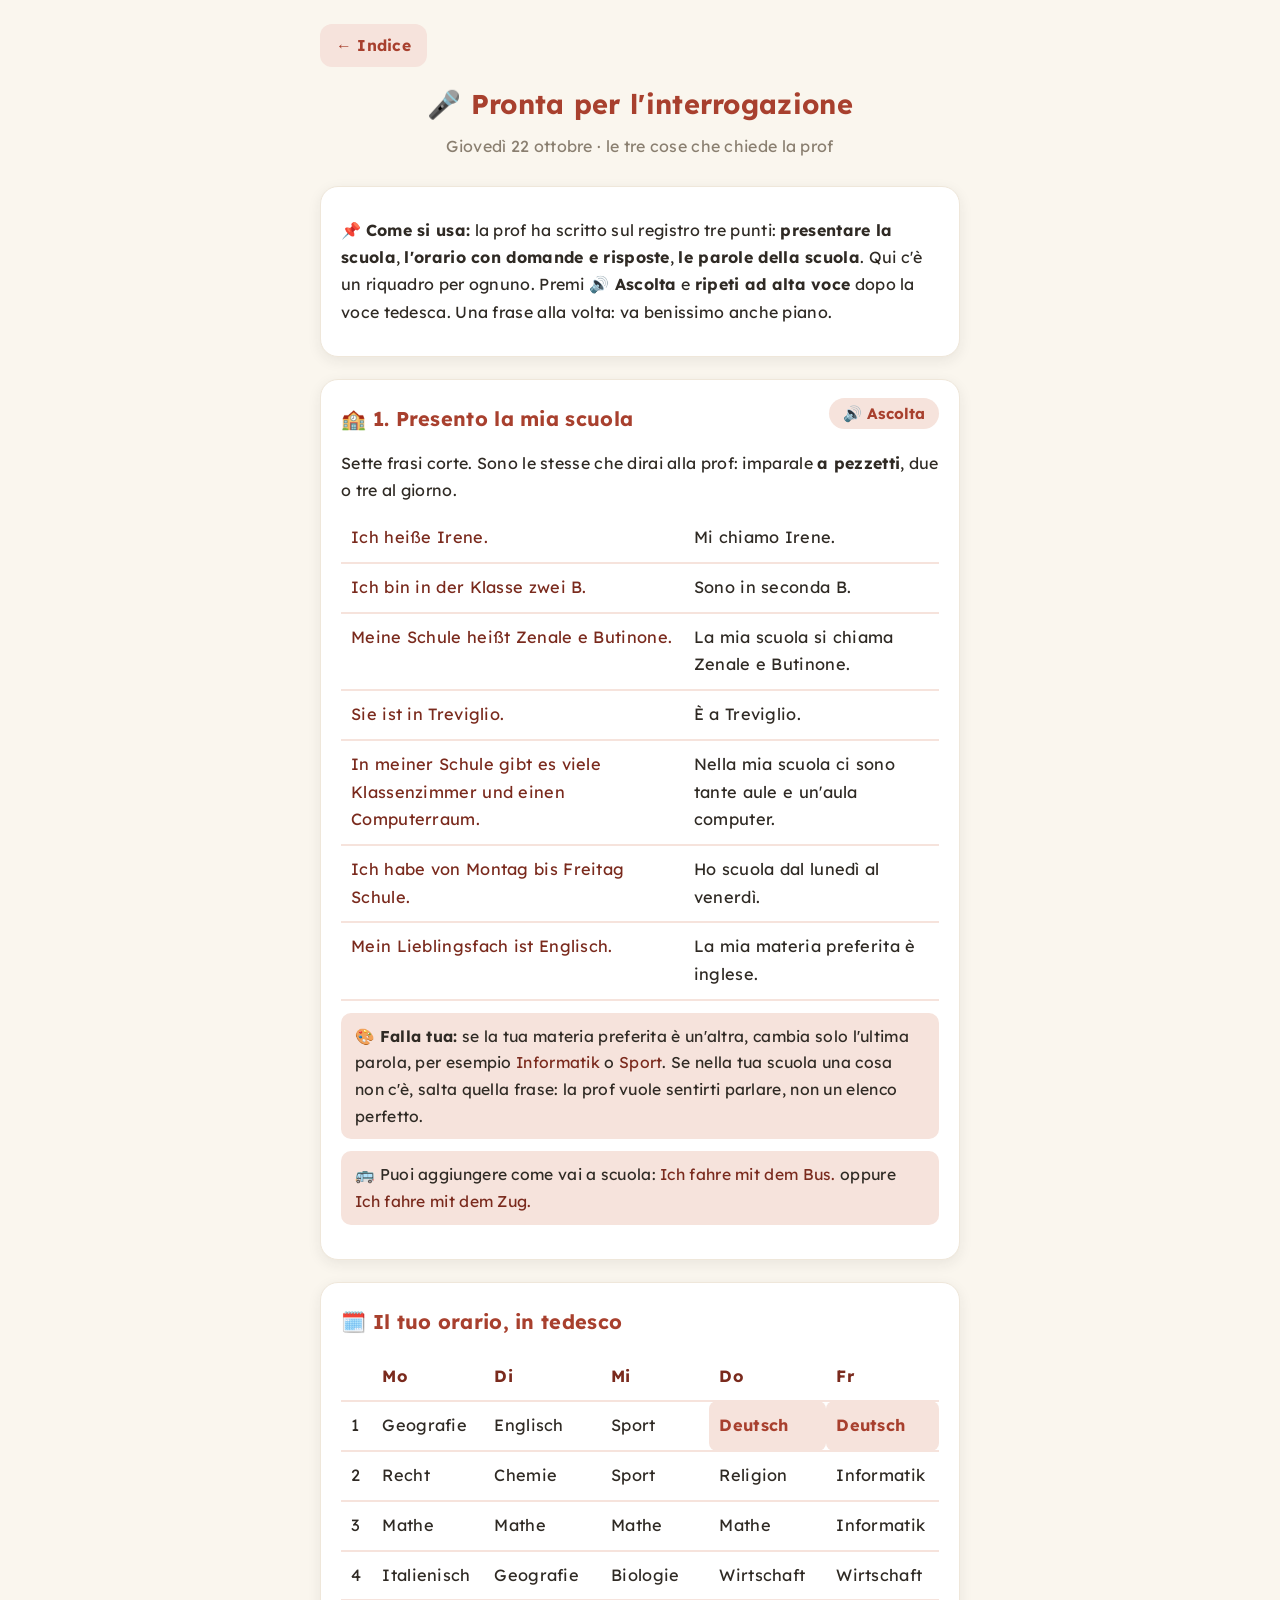
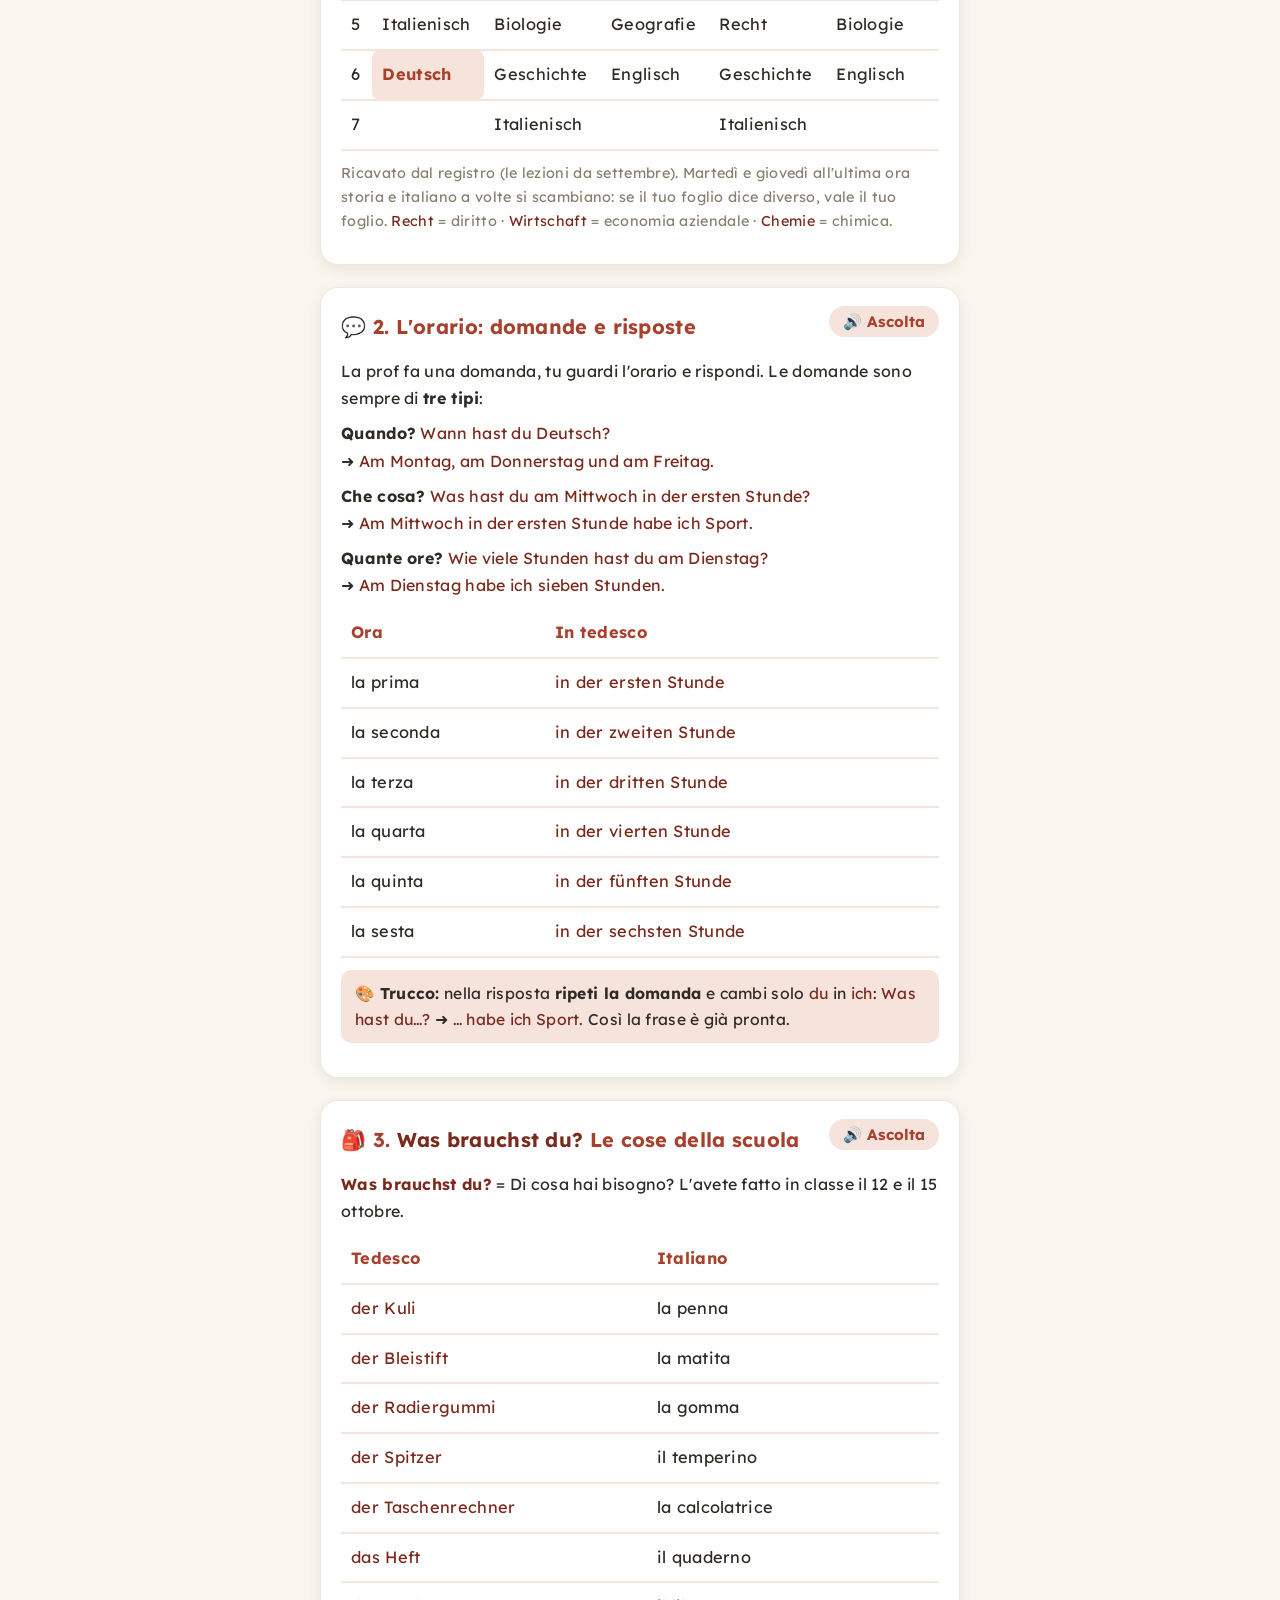
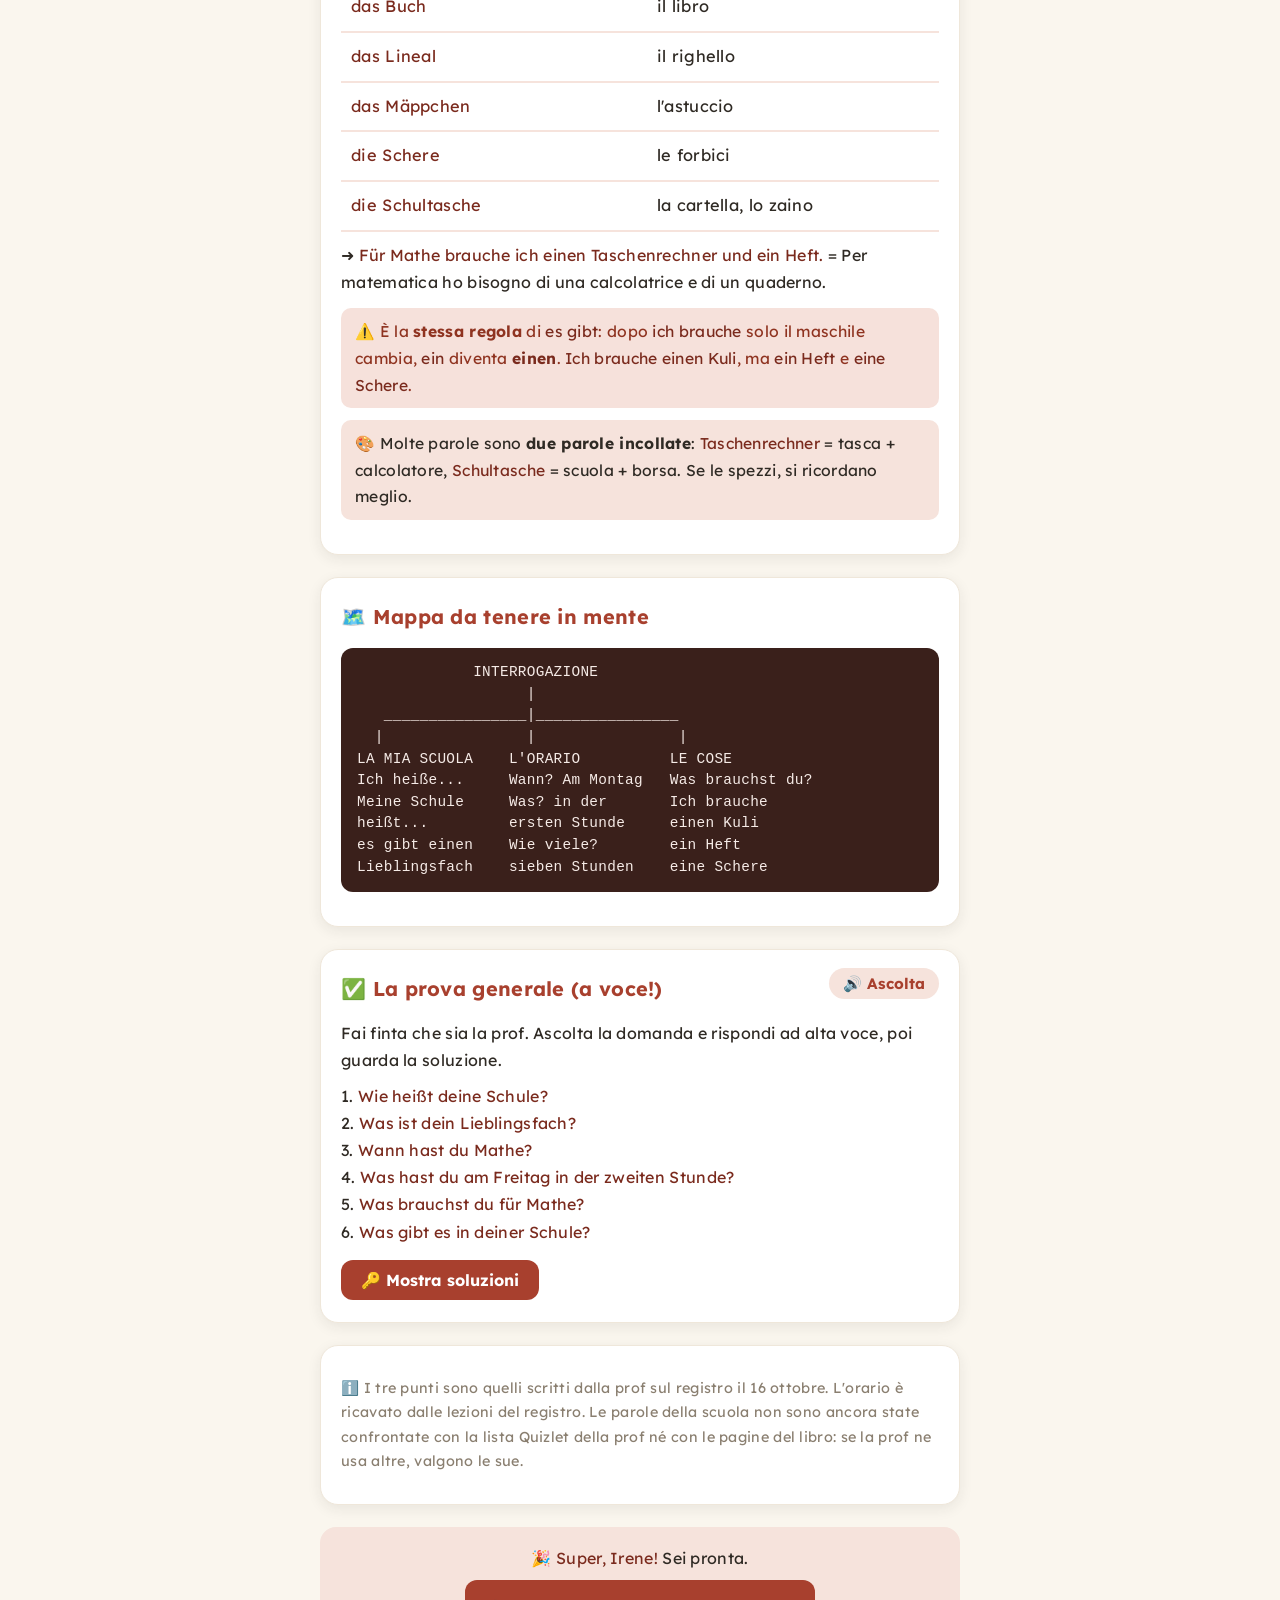
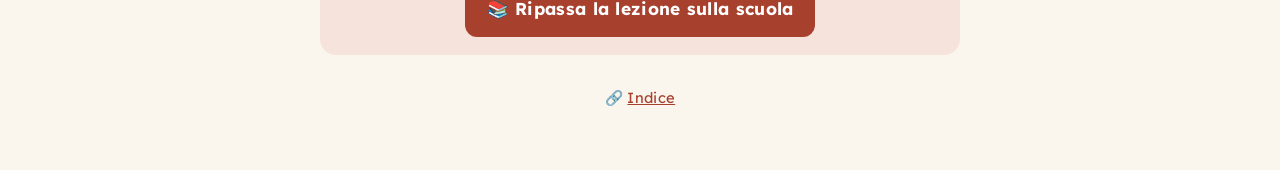
==== interrogazione.html @ 0baccd33 "Interrogazione di giovedi 22/10: nuova pagina "Pronta per l'interrogazione" + cache v3 I tre punti s" ====
<!DOCTYPE html>
<html lang="it">
<head>
<meta charset="UTF-8">
<meta name="viewport" content="width=device-width, initial-scale=1.0">
<title>Tedesco - Pronta per l'interrogazione</title>
<link rel="manifest" href="manifest.json">
<script src="alert.js"></script>
<meta name="theme-color" content="#FAF6EE">
<meta name="apple-mobile-web-app-capable" content="yes">
<meta name="apple-mobile-web-app-title" content="Tedesco di Irene">
<link rel="apple-touch-icon" href="icon-180.png">
<link rel="preconnect" href="https://fonts.googleapis.com">
<link rel="preconnect" href="https://fonts.gstatic.com" crossorigin>
<link href="https://fonts.googleapis.com/css2?family=Lexend:wght@400;500;600;700&display=swap" rel="stylesheet">
<link rel="stylesheet" href="style.css">
</head>
<body>
<div class="wrap">
  <a class="backbtn" href="index.html">← Indice</a>
  <h1>🎤 Pronta per l'interrogazione</h1>
  <p class="sub">Giovedì 22 ottobre · le tre cose che chiede la prof</p>

  <div class="card">
    <p>📌 <b>Come si usa:</b> la prof ha scritto sul registro tre punti: <b>presentare la scuola</b>, <b>l'orario con domande e risposte</b>, <b>le parole della scuola</b>. Qui c'è un riquadro per ognuno. Premi <b>🔊 Ascolta</b> e <b>ripeti ad alta voce</b> dopo la voce tedesca. Una frase alla volta: va benissimo anche piano.</p>
  </div>

  <div class="card">
    <h2>🏫 1. Presento la mia scuola</h2>
    <p>Sette frasi corte. Sono le stesse che dirai alla prof: imparale <b>a pezzetti</b>, due o tre al giorno.</p>
    <table>
      <tr><td><span lang="de">Ich heiße Irene.</span></td><td>Mi chiamo Irene.</td></tr>
      <tr><td><span lang="de">Ich bin in der Klasse zwei B.</span></td><td>Sono in seconda B.</td></tr>
      <tr><td><span lang="de">Meine Schule heißt Zenale e Butinone.</span></td><td>La mia scuola si chiama Zenale e Butinone.</td></tr>
      <tr><td><span lang="de">Sie ist in Treviglio.</span></td><td>È a Treviglio.</td></tr>
      <tr><td><span lang="de">In meiner Schule gibt es viele Klassenzimmer und einen Computerraum.</span></td><td>Nella mia scuola ci sono tante aule e un'aula computer.</td></tr>
      <tr><td><span lang="de">Ich habe von Montag bis Freitag Schule.</span></td><td>Ho scuola dal lunedì al venerdì.</td></tr>
      <tr><td><span lang="de">Mein Lieblingsfach ist Englisch.</span></td><td>La mia materia preferita è inglese.</td></tr>
    </table>
    <div class="tip">🎨 <b>Falla tua:</b> se la tua materia preferita è un'altra, cambia solo l'ultima parola, per esempio <span lang="de">Informatik</span> o <span lang="de">Sport</span>. Se nella tua scuola una cosa non c'è, salta quella frase: la prof vuole sentirti parlare, non un elenco perfetto.</div>
    <div class="tip">🚌 Puoi aggiungere come vai a scuola: <span lang="de">Ich fahre mit dem Bus.</span> oppure <span lang="de">Ich fahre mit dem Zug.</span></div>
  </div>

  <div class="card" data-no-voce>
    <h2>🗓️ Il tuo orario, in tedesco</h2>
    <table>
      <tr><th></th><th><span lang="de">Mo</span></th><th><span lang="de">Di</span></th><th><span lang="de">Mi</span></th><th><span lang="de">Do</span></th><th><span lang="de">Fr</span></th></tr>
      <tr><td>1</td><td>Geografie</td><td>Englisch</td><td>Sport</td><td class="hl">Deutsch</td><td class="hl">Deutsch</td></tr>
      <tr><td>2</td><td>Recht</td><td>Chemie</td><td>Sport</td><td>Religion</td><td>Informatik</td></tr>
      <tr><td>3</td><td>Mathe</td><td>Mathe</td><td>Mathe</td><td>Mathe</td><td>Informatik</td></tr>
      <tr><td>4</td><td>Italienisch</td><td>Geografie</td><td>Biologie</td><td>Wirtschaft</td><td>Wirtschaft</td></tr>
      <tr><td>5</td><td>Italienisch</td><td>Biologie</td><td>Geografie</td><td>Recht</td><td>Biologie</td></tr>
      <tr><td>6</td><td class="hl">Deutsch</td><td>Geschichte</td><td>Englisch</td><td>Geschichte</td><td>Englisch</td></tr>
      <tr><td>7</td><td></td><td>Italienisch</td><td></td><td>Italienisch</td><td></td></tr>
    </table>
    <p style="font-size:0.9rem;color:#8a7f70">Ricavato dal registro (le lezioni da settembre). Martedì e giovedì all'ultima ora storia e italiano a volte si scambiano: se il tuo foglio dice diverso, vale il tuo foglio. <span lang="de">Recht</span> = diritto · <span lang="de">Wirtschaft</span> = economia aziendale · <span lang="de">Chemie</span> = chimica.</p>
  </div>

  <div class="card">
    <h2>💬 2. L'orario: domande e risposte</h2>
    <p>La prof fa una domanda, tu guardi l'orario e rispondi. Le domande sono sempre di <b>tre tipi</b>:</p>
    <p><b>Quando?</b> <span lang="de">Wann hast du Deutsch?</span><br>➜ <span lang="de">Am Montag, am Donnerstag und am Freitag.</span></p>
    <p><b>Che cosa?</b> <span lang="de">Was hast du am Mittwoch in der ersten Stunde?</span><br>➜ <span lang="de">Am Mittwoch in der ersten Stunde habe ich Sport.</span></p>
    <p><b>Quante ore?</b> <span lang="de">Wie viele Stunden hast du am Dienstag?</span><br>➜ <span lang="de">Am Dienstag habe ich sieben Stunden.</span></p>
    <table>
      <tr><th>Ora</th><th>In tedesco</th></tr>
      <tr><td>la prima</td><td><span lang="de">in der ersten Stunde</span></td></tr>
      <tr><td>la seconda</td><td><span lang="de">in der zweiten Stunde</span></td></tr>
      <tr><td>la terza</td><td><span lang="de">in der dritten Stunde</span></td></tr>
      <tr><td>la quarta</td><td><span lang="de">in der vierten Stunde</span></td></tr>
      <tr><td>la quinta</td><td><span lang="de">in der fünften Stunde</span></td></tr>
      <tr><td>la sesta</td><td><span lang="de">in der sechsten Stunde</span></td></tr>
    </table>
    <div class="tip">🎨 <b>Trucco:</b> nella risposta <b>ripeti la domanda</b> e cambi solo <span lang="de">du</span> in <span lang="de">ich</span>: <span lang="de">Was hast du…?</span> ➜ <span lang="de">… habe ich Sport.</span> Così la frase è già pronta.</div>
  </div>

  <div class="card">
    <h2>🎒 3. <span lang="de">Was brauchst du?</span> Le cose della scuola</h2>
    <p><b><span lang="de">Was brauchst du?</span></b> = Di cosa hai bisogno? L'avete fatto in classe il 12 e il 15 ottobre.</p>
    <table>
      <tr><th>Tedesco</th><th>Italiano</th></tr>
      <tr><td><span lang="de">der Kuli</span></td><td>la penna</td></tr>
      <tr><td><span lang="de">der Bleistift</span></td><td>la matita</td></tr>
      <tr><td><span lang="de">der Radiergummi</span></td><td>la gomma</td></tr>
      <tr><td><span lang="de">der Spitzer</span></td><td>il temperino</td></tr>
      <tr><td><span lang="de">der Taschenrechner</span></td><td>la calcolatrice</td></tr>
      <tr><td><span lang="de">das Heft</span></td><td>il quaderno</td></tr>
      <tr><td><span lang="de">das Buch</span></td><td>il libro</td></tr>
      <tr><td><span lang="de">das Lineal</span></td><td>il righello</td></tr>
      <tr><td><span lang="de">das Mäppchen</span></td><td>l'astuccio</td></tr>
      <tr><td><span lang="de">die Schere</span></td><td>le forbici</td></tr>
      <tr><td><span lang="de">die Schultasche</span></td><td>la cartella, lo zaino</td></tr>
    </table>
    <p>➜ <span lang="de">Für Mathe brauche ich einen Taschenrechner und ein Heft.</span> = Per matematica ho bisogno di una calcolatrice e di un quaderno.</p>
    <div class="warn">⚠️ È la <b>stessa regola</b> di <span lang="de">es gibt</span>: dopo <span lang="de">ich brauche</span> solo il maschile cambia, <span lang="de">ein</span> diventa <b><span lang="de">einen</span></b>. <span lang="de">Ich brauche einen Kuli</span>, ma <span lang="de">ein Heft</span> e <span lang="de">eine Schere</span>.</div>
    <div class="tip">🎨 Molte parole sono <b>due parole incollate</b>: <span lang="de">Taschenrechner</span> = tasca + calcolatore, <span lang="de">Schultasche</span> = scuola + borsa. Se le spezzi, si ricordano meglio.</div>
  </div>

  <div class="card" data-no-voce>
    <h2>🗺️ Mappa da tenere in mente</h2>
    <pre>             INTERROGAZIONE
                   |
   ________________|________________
  |                |                |
LA MIA SCUOLA    L'ORARIO          LE COSE
Ich heiße...     Wann? Am Montag   Was brauchst du?
Meine Schule     Was? in der       Ich brauche
heißt...         ersten Stunde     einen Kuli
es gibt einen    Wie viele?        ein Heft
Lieblingsfach    sieben Stunden    eine Schere</pre>
  </div>

  <div class="card">
    <h2>✅ La prova generale (a voce!)</h2>
    <p>Fai finta che sia la prof. Ascolta la domanda e rispondi ad alta voce, poi guarda la soluzione.</p>
    <p>1. <span lang="de">Wie heißt deine Schule?</span><br>
       2. <span lang="de">Was ist dein Lieblingsfach?</span><br>
       3. <span lang="de">Wann hast du Mathe?</span><br>
       4. <span lang="de">Was hast du am Freitag in der zweiten Stunde?</span><br>
       5. <span lang="de">Was brauchst du für Mathe?</span><br>
       6. <span lang="de">Was gibt es in deiner Schule?</span></p>
    <button class="solbtn" onclick="toggleSol('sol1', this)">🔑 Mostra soluzioni</button>
    <div class="sol" id="sol1">
      <div class="tip-green">1. <b><span lang="de">Meine Schule heißt Zenale e Butinone.</span></b><br>
        2. <b><span lang="de">Mein Lieblingsfach ist Englisch.</span></b> (o la tua)<br>
        3. <b><span lang="de">Am Montag, am Dienstag, am Mittwoch und am Donnerstag.</span></b><br>
        4. <b><span lang="de">Am Freitag in der zweiten Stunde habe ich Informatik.</span></b><br>
        5. <b><span lang="de">Ich brauche einen Taschenrechner und ein Heft.</span></b><br>
        6. <b><span lang="de">In meiner Schule gibt es viele Klassenzimmer und einen Computerraum.</span></b></div>
    </div>
  </div>

  <div class="card" data-no-voce>
    <p style="font-size:0.9rem;color:#8a7f70">ℹ️ I tre punti sono quelli scritti dalla prof sul registro il 16 ottobre. L'orario è ricavato dalle lezioni del registro. Le parole della scuola non sono ancora state confrontate con la lista Quizlet della prof né con le pagine del libro: se la prof ne usa altre, valgono le sue.</p>
  </div>

  <div class="allena">
    🎉 <span lang="de">Super, Irene!</span> Sei pronta.<br>
    <a href="schulalltag.html">📚 Ripassa la lezione sulla scuola</a>
  </div>

  <footer>🔗 <a href="index.html">Indice</a></footer>
</div>
<script src="app.js"></script>
<script>
  if ('serviceWorker' in navigator) { navigator.serviceWorker.register('./service-worker.js'); }
</script>
</body>
</html>
---- style.css ----
/* ===== Tedesco di Irene - foglio di stile condiviso (tema rosso mattone, copiato da Geografia) ===== */
:root{
  --bg:#FAF6EE;
  --card:#FFFFFF;
  --ink:#2F2A24;
  --accent:#A8402E;       /* rosso mattone */
  --accent-soft:#F6E3DC;
  --green:#3E8E5A; --green-soft:#E2F0E6;
  --red:#C2492F;   --red-soft:#F6E1DB;
  --blue:#3B6EA5;  --blue-soft:#E2ECF5;
  --giallo:#E0A82E; --giallo-soft:#FAF0D6;
  --ombra:rgba(43,43,43,0.08);
}
*{box-sizing:border-box;}
body{
  margin:0;
  font-family:"Lexend","Trebuchet MS",Verdana,sans-serif;
  background:var(--bg);
  color:var(--ink);
  line-height:1.7;
  letter-spacing:0.3px;
  padding:24px 14px 60px;
}
.wrap{max-width:640px;margin:0 auto;}

.backbtn{display:inline-block;background:var(--accent-soft);color:var(--accent);
  text-decoration:none;border-radius:12px;padding:8px 16px;font-size:0.98rem;font-weight:bold;margin-bottom:14px;}

h1{color:var(--accent);font-size:1.7rem;text-align:center;margin:0 0 6px;}
.sub{text-align:center;color:#8a7f70;margin:0 0 26px;font-size:1rem;}

.card{
  background:var(--card);border-radius:18px;padding:22px 20px;
  margin-bottom:22px;box-shadow:0 4px 14px var(--ombra);
  border:1px solid #efe7da;
}
.card h2{margin:0 0 14px;font-size:1.25rem;color:var(--accent);}
.card h3{margin:18px 0 8px;font-size:1.08rem;color:var(--accent);}
.card p{margin:8px 0;}

table{width:100%;border-collapse:collapse;margin:10px 0;}
td,th{padding:10px;text-align:left;border-bottom:2px solid var(--accent-soft);font-size:1.02rem;vertical-align:top;}
th{color:var(--accent);}
td.c,th.c{text-align:center;}
.hl{background:var(--accent-soft);border-radius:8px;font-weight:bold;color:var(--accent);}

/* riquadri colorati */
.tip{background:var(--accent-soft);border-radius:10px;padding:10px 14px;font-size:0.98rem;margin:12px 0;}
.tip-green{background:var(--green-soft);border-radius:10px;padding:10px 14px;font-size:0.98rem;margin:12px 0;color:#2f6b45;}
.warn{background:var(--red-soft);border-radius:10px;padding:10px 14px;font-size:0.98rem;margin:12px 0;color:#8f3320;}
.parola{background:var(--giallo-soft);border-radius:10px;padding:10px 14px;margin:12px 0;font-size:0.98rem;}

/* frase chiave in evidenza */
.formula{
  background:var(--accent);color:#fff;border-radius:14px;text-align:center;
  font-size:1.3rem;font-weight:bold;padding:16px;margin:14px 0;
}

pre{
  background:#3a201b;color:#f6ebe7;border-radius:12px;padding:14px 16px;
  overflow-x:auto;font-size:0.9rem;line-height:1.5;margin:12px 0;
}

ul,ol{margin:8px 0 8px 4px;padding-left:22px;}
li{margin:4px 0;}

/* esercizi + soluzioni a scomparsa */
.solbtn{
  display:inline-block;background:var(--accent);color:#fff;border:none;border-radius:12px;
  padding:10px 20px;font-size:1rem;font-weight:bold;cursor:pointer;font-family:inherit;margin-top:6px;
}
.sol{display:none;margin-top:12px;}
.sol.open{display:block;}

/* callout allenamento */
.allena{
  background:var(--accent-soft);border-radius:16px;padding:18px 20px;text-align:center;margin:8px 0 22px;
}
.allena a{
  display:inline-block;background:var(--accent);color:#fff;text-decoration:none;
  border-radius:12px;padding:14px 22px;font-size:1.08rem;font-weight:bold;margin-top:8px;
}

/* immagini e cartine */
.fig{margin:12px 0;text-align:center;}
.fig img{width:100%;height:auto;border-radius:12px;box-shadow:0 4px 14px var(--ombra);background:#fff;}
.fig figcaption{font-size:0.92rem;color:#8a7f70;margin-top:6px;}

/* tasto "Ascolta" (lettura a voce di un riquadro) */
.ascolta{float:right;margin:-4px 0 6px 10px;background:var(--accent-soft);color:var(--accent);border:none;
  border-radius:99px;padding:6px 14px;font-size:0.95rem;font-weight:bold;cursor:pointer;font-family:inherit;}
.ascolta.on{background:var(--accent);color:#fff;}

/* linea del tempo */
.tempo{border-left:4px solid var(--accent);margin:10px 0 10px 6px;padding-left:16px;}
.tempo .tappa{margin:0 0 20px;}
.tempo .quando{display:inline-block;background:var(--accent);color:#fff;border-radius:99px;padding:2px 12px;font-weight:bold;font-size:0.92rem;}
.tempo img{width:100%;border-radius:10px;margin-top:8px;box-shadow:0 3px 10px var(--ombra);}

footer{text-align:center;margin-top:30px;font-size:0.92rem;color:#9a9a9a;}
footer a{color:var(--accent);}

/* parole in tedesco: lette dalla voce tedesca (strumenti/genera-audio.py) */
[lang="de"]{color:#7A2A1D;}
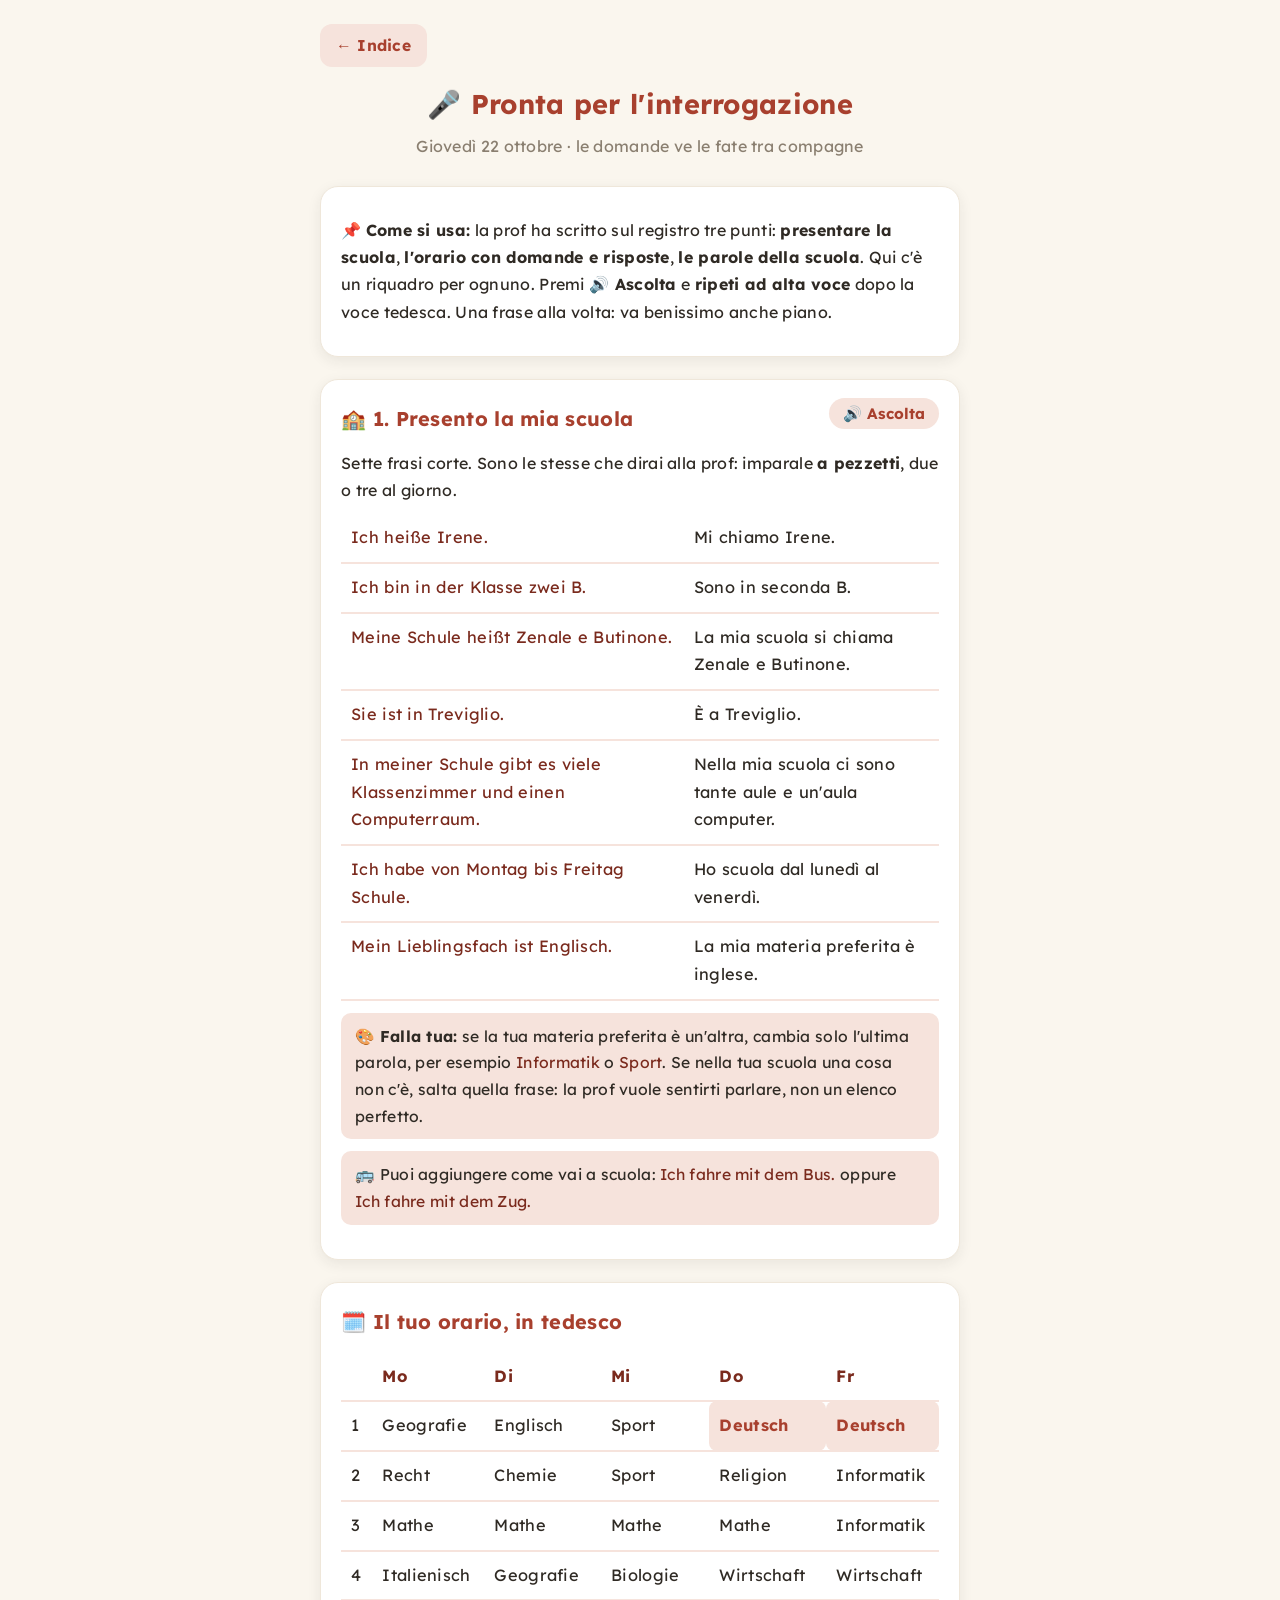
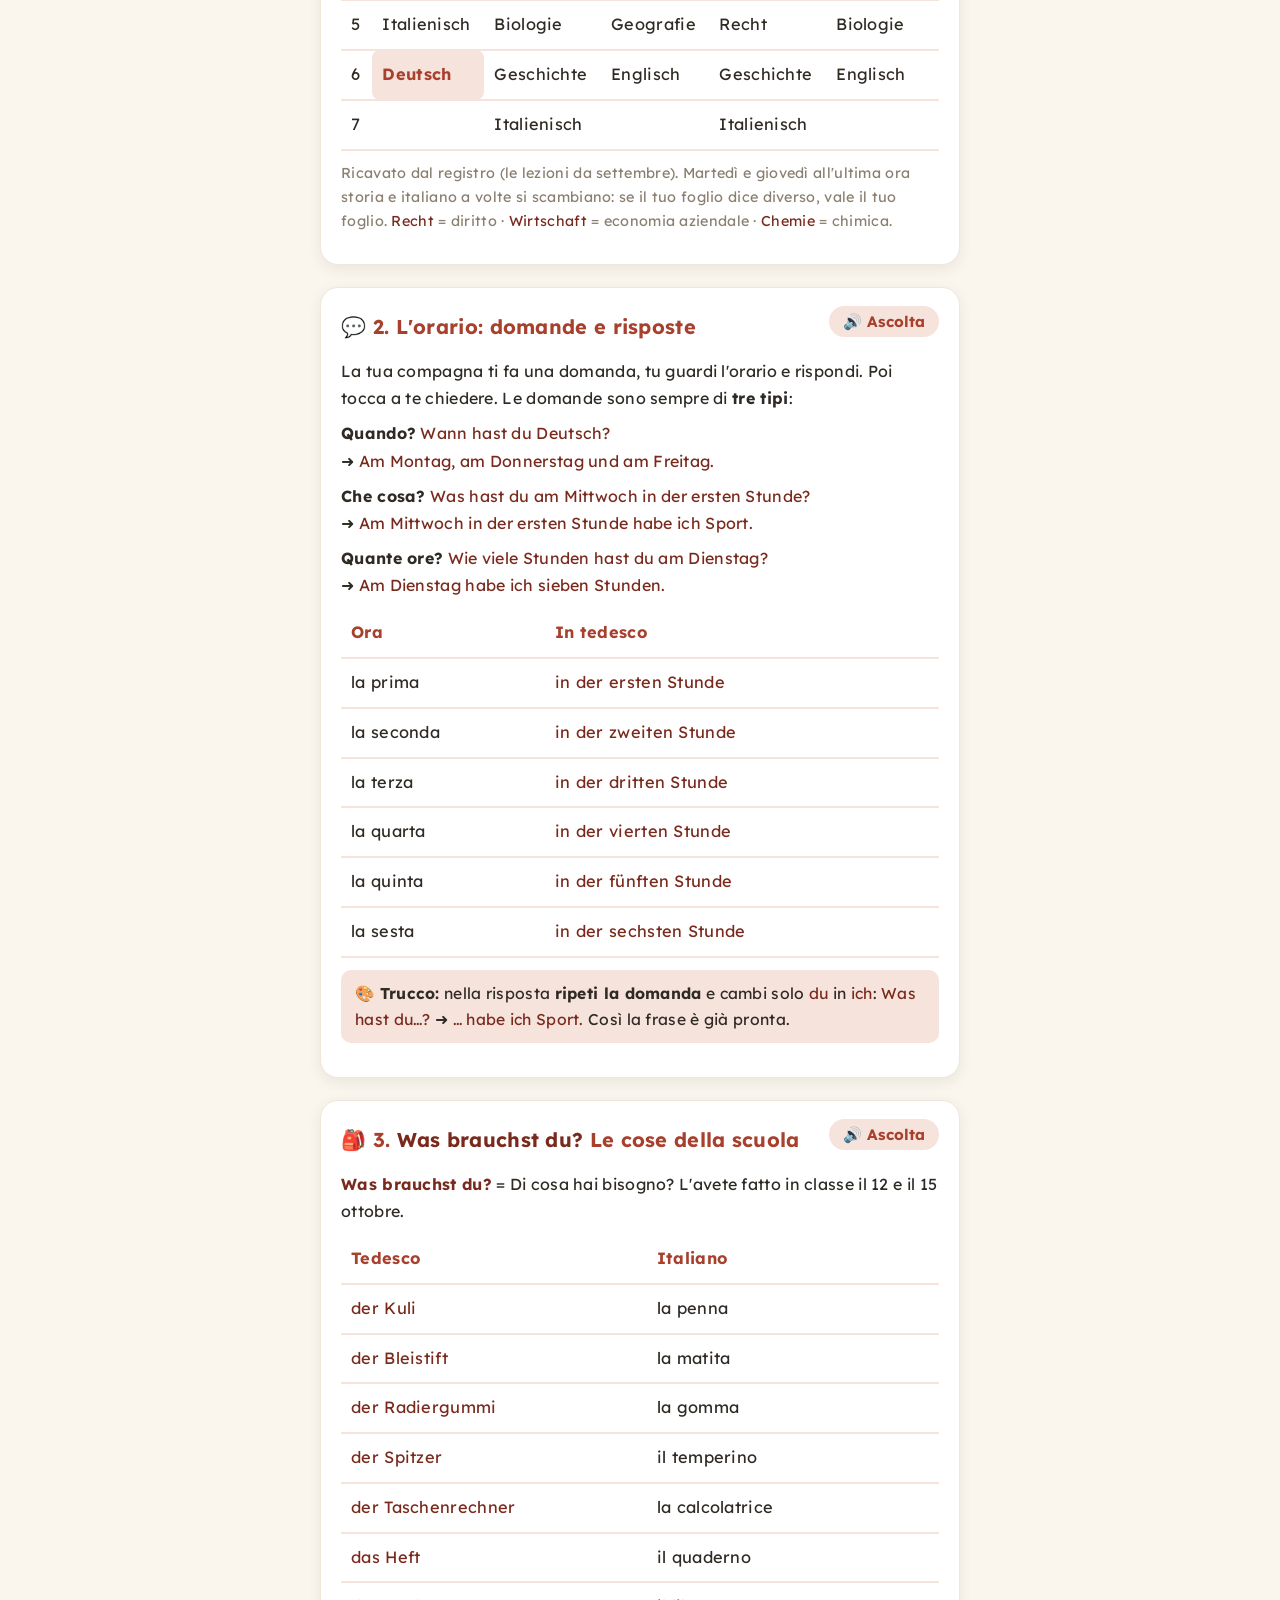
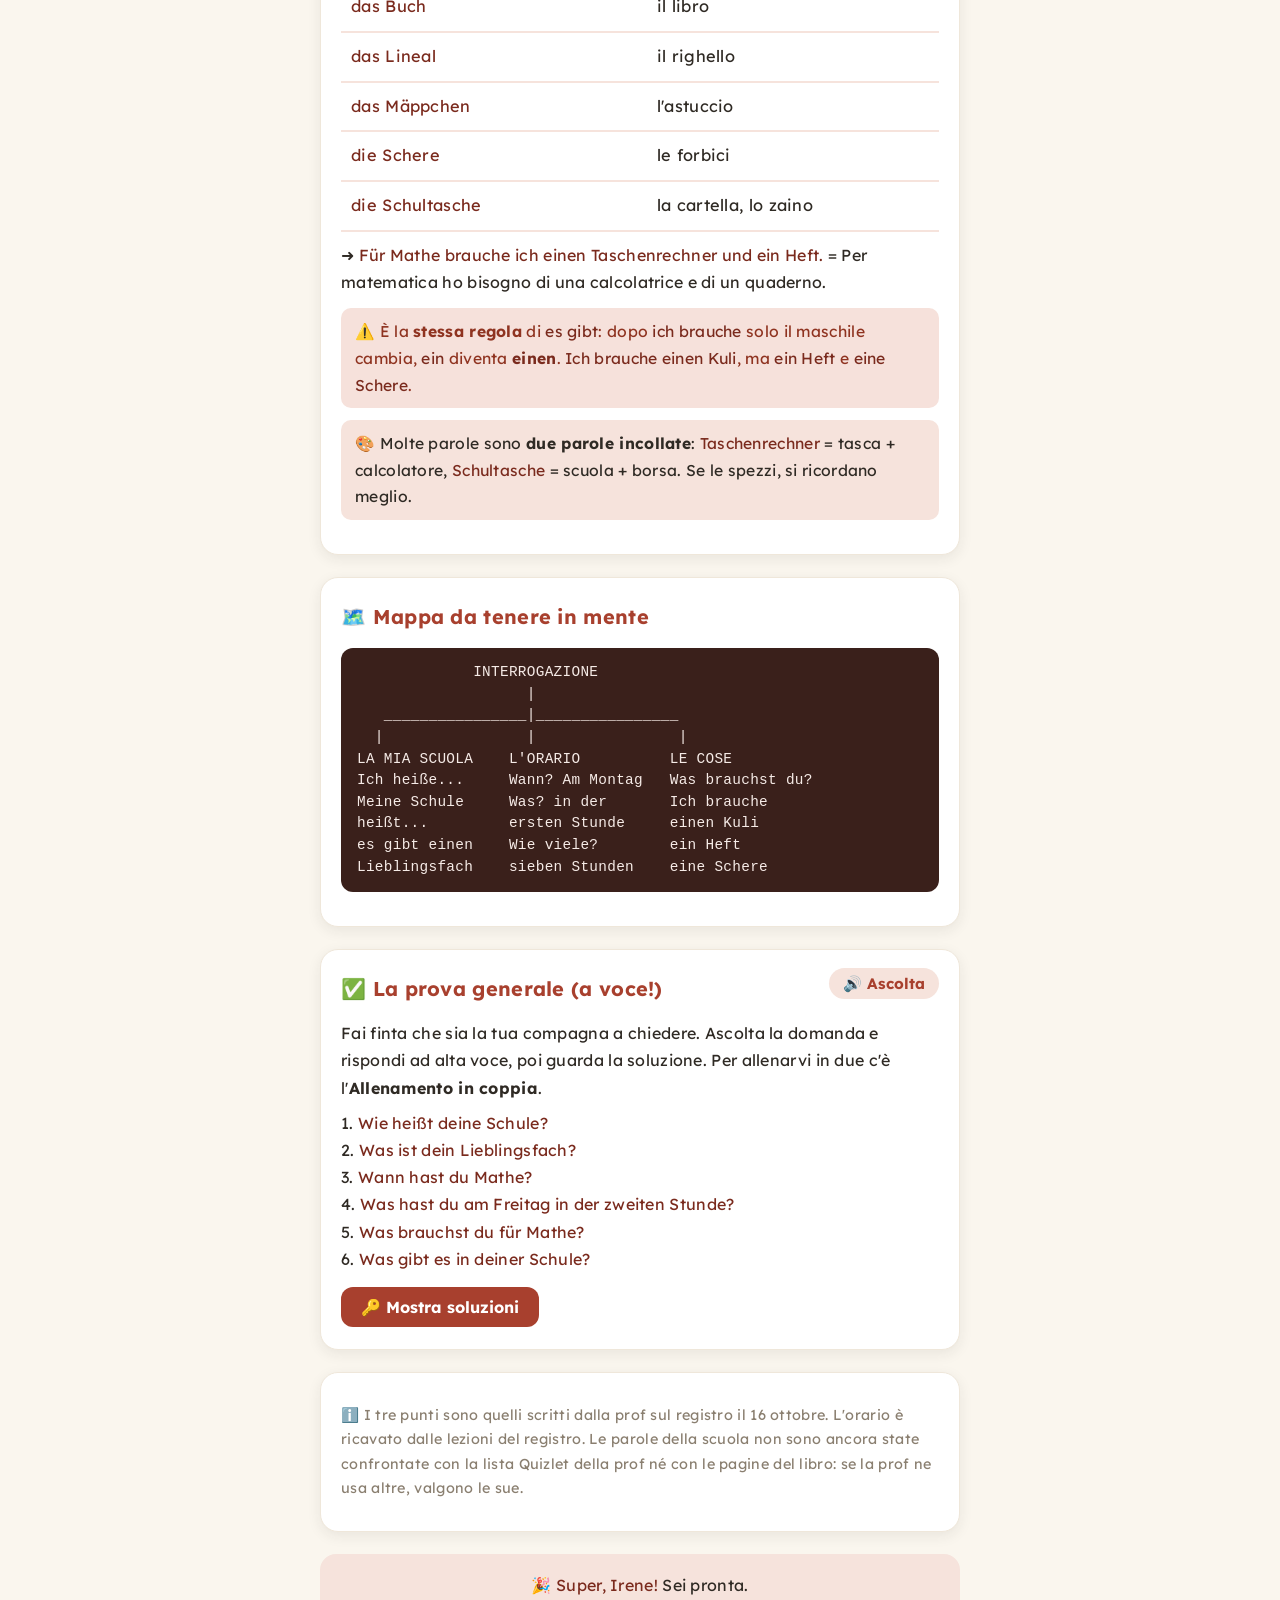
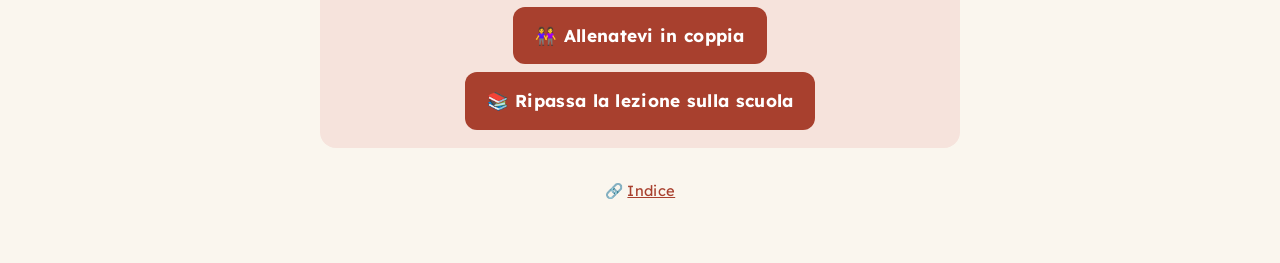
==== commit 3f624e47: "Allenamento in coppia: le domande dell'orale se le fanno le compagne + cache v4 Irene ha spiegato ch" ====
--- a/interrogazione.html
+++ b/interrogazione.html
@@ -19,7 +19,7 @@
 <div class="wrap">
   <a class="backbtn" href="index.html">← Indice</a>
   <h1>🎤 Pronta per l'interrogazione</h1>
-  <p class="sub">Giovedì 22 ottobre · le tre cose che chiede la prof</p>
+  <p class="sub">Giovedì 22 ottobre · le domande ve le fate tra compagne</p>
 
   <div class="card">
     <p>📌 <b>Come si usa:</b> la prof ha scritto sul registro tre punti: <b>presentare la scuola</b>, <b>l'orario con domande e risposte</b>, <b>le parole della scuola</b>. Qui c'è un riquadro per ognuno. Premi <b>🔊 Ascolta</b> e <b>ripeti ad alta voce</b> dopo la voce tedesca. Una frase alla volta: va benissimo anche piano.</p>
@@ -58,7 +58,7 @@
 
   <div class="card">
     <h2>💬 2. L'orario: domande e risposte</h2>
-    <p>La prof fa una domanda, tu guardi l'orario e rispondi. Le domande sono sempre di <b>tre tipi</b>:</p>
+    <p>La tua compagna ti fa una domanda, tu guardi l'orario e rispondi. Poi tocca a te chiedere. Le domande sono sempre di <b>tre tipi</b>:</p>
     <p><b>Quando?</b> <span lang="de">Wann hast du Deutsch?</span><br>➜ <span lang="de">Am Montag, am Donnerstag und am Freitag.</span></p>
     <p><b>Che cosa?</b> <span lang="de">Was hast du am Mittwoch in der ersten Stunde?</span><br>➜ <span lang="de">Am Mittwoch in der ersten Stunde habe ich Sport.</span></p>
     <p><b>Quante ore?</b> <span lang="de">Wie viele Stunden hast du am Dienstag?</span><br>➜ <span lang="de">Am Dienstag habe ich sieben Stunden.</span></p>
@@ -112,7 +112,7 @@
 
   <div class="card">
     <h2>✅ La prova generale (a voce!)</h2>
-    <p>Fai finta che sia la prof. Ascolta la domanda e rispondi ad alta voce, poi guarda la soluzione.</p>
+    <p>Fai finta che sia la tua compagna a chiedere. Ascolta la domanda e rispondi ad alta voce, poi guarda la soluzione. Per allenarvi in due c'è l'<b>Allenamento in coppia</b>.</p>
     <p>1. <span lang="de">Wie heißt deine Schule?</span><br>
        2. <span lang="de">Was ist dein Lieblingsfach?</span><br>
        3. <span lang="de">Wann hast du Mathe?</span><br>
@@ -136,6 +136,7 @@
 
   <div class="allena">
     🎉 <span lang="de">Super, Irene!</span> Sei pronta.<br>
+    <a href="coppie.html">👭 Allenatevi in coppia</a><br>
     <a href="schulalltag.html">📚 Ripassa la lezione sulla scuola</a>
   </div>
 
